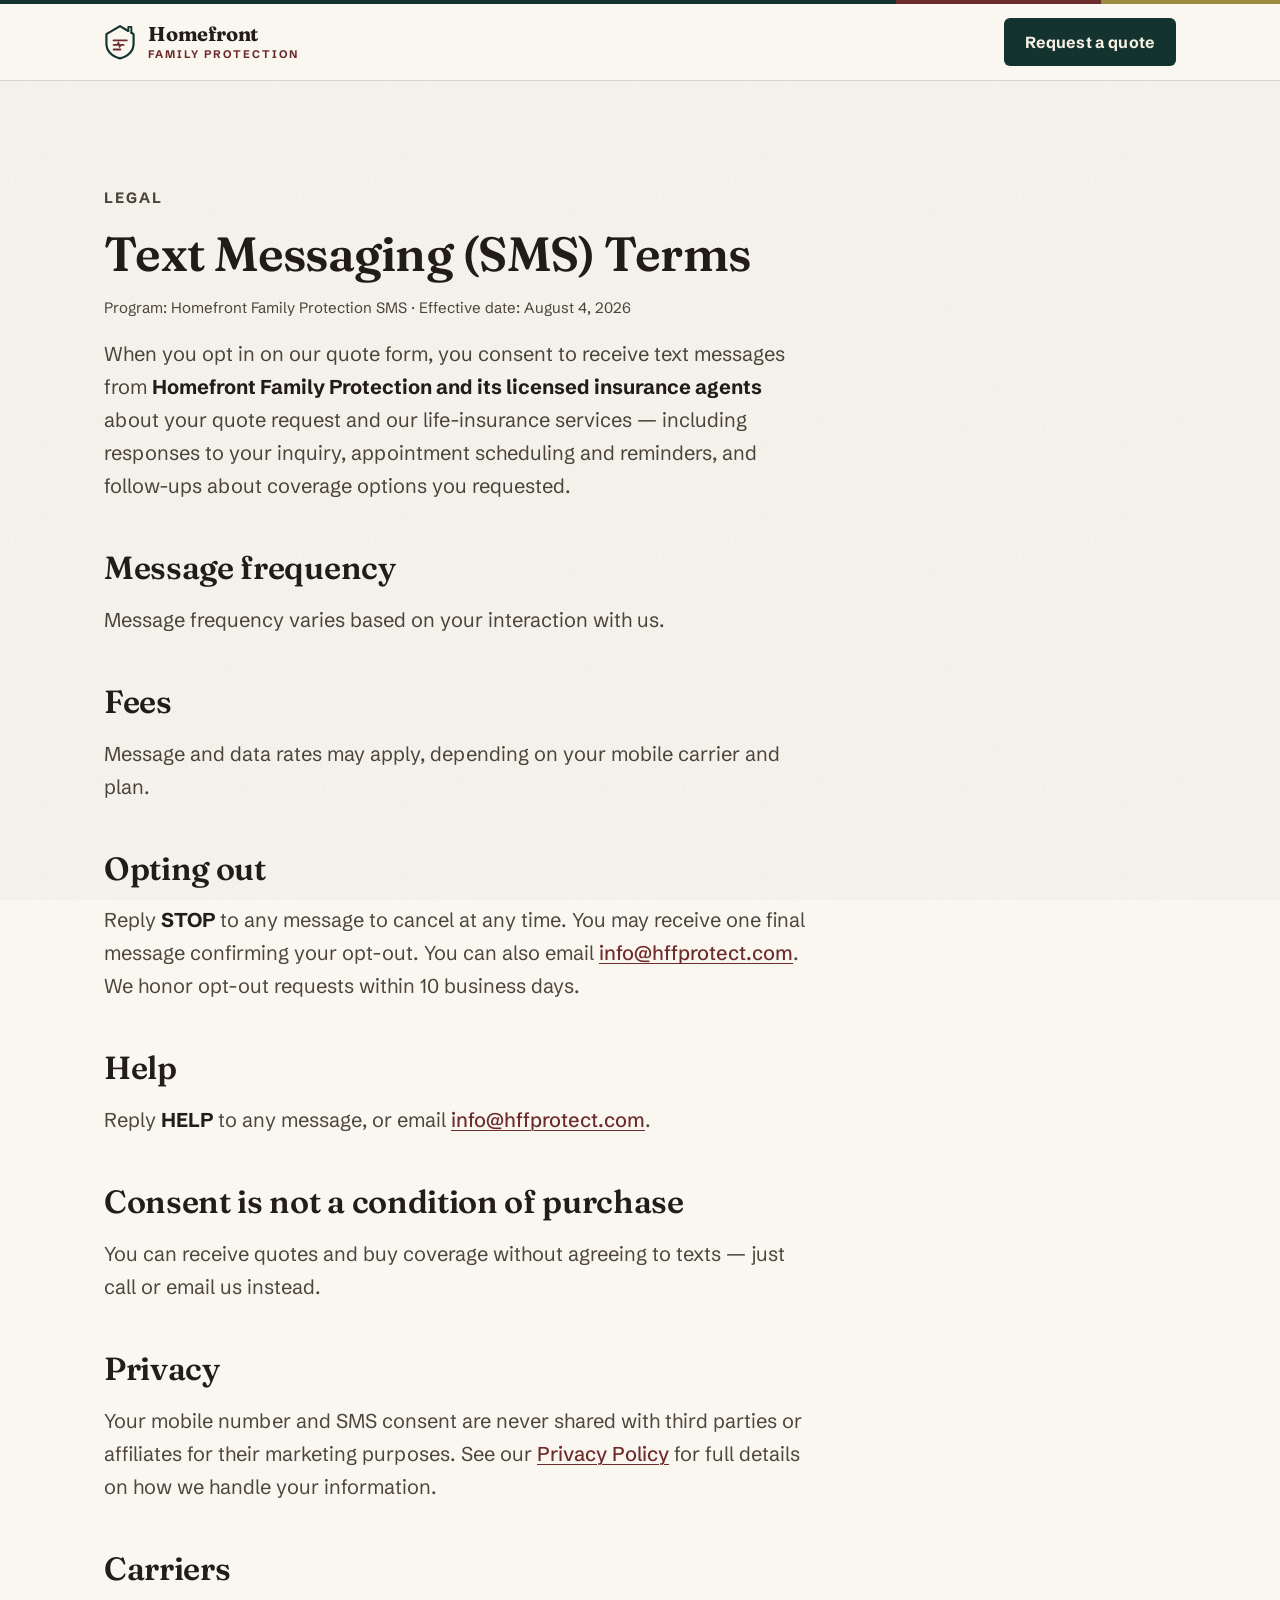
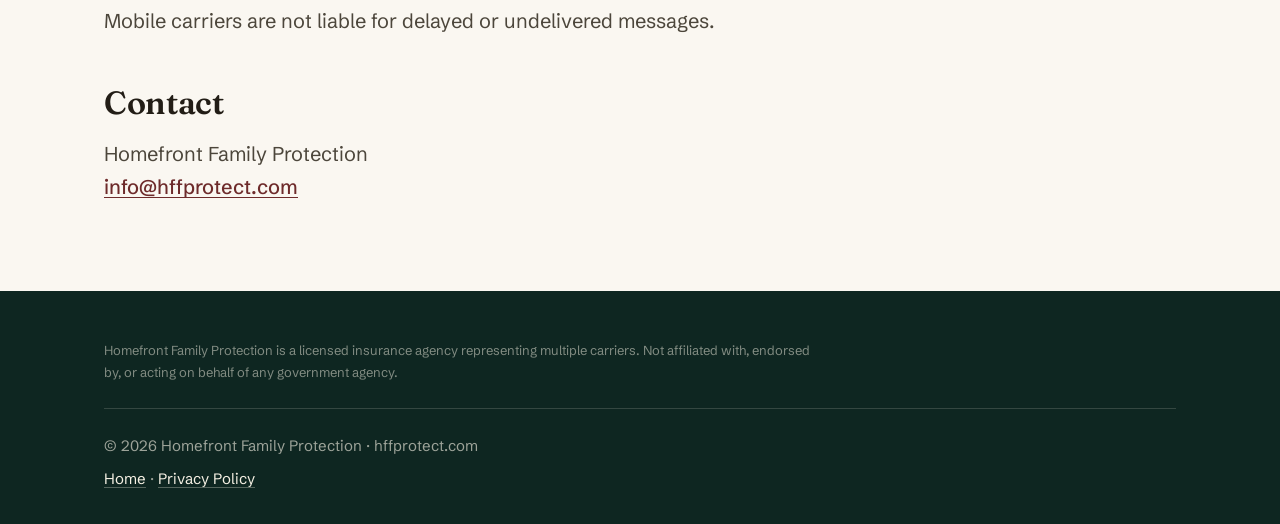
==== sms-terms.html @ 7eef9376 "Homefront Family Protection — credibility site" ====
<!DOCTYPE html>
<html lang="en">
<head>
  <meta charset="UTF-8">
  <meta name="viewport" content="width=device-width, initial-scale=1">
  <title>SMS Terms | Homefront Family Protection</title>
  <meta name="description" content="Text-messaging program terms for Homefront Family Protection.">
  <meta name="robots" content="index, follow">
  <link rel="icon" href="assets/img/favicon.svg" type="image/svg+xml">
  <link rel="icon" href="assets/img/favicon-48.png" type="image/png" sizes="48x48">
  <link rel="apple-touch-icon" href="assets/img/apple-touch-icon.png">
  <meta name="theme-color" content="#FAF7F1">
  <link rel="stylesheet" href="assets/css/styles.css?v=890757">
</head>
<body class="page-legal">
  <a class="skip-link" href="#main">Skip to content</a>

  <header class="header" data-header>
    <div class="keyline" aria-hidden="true"></div>
    <div class="container header__inner">
      <a class="brand" href="index.html" aria-label="Homefront Family Protection — home">
        <svg class="brand__mark" viewBox="0 0 40 44" fill="none" aria-hidden="true">
          <path d="M20 2.6 L30.4 8.7 M34.2 10.9 L37 12.6 V24 C37 33.6 30 40.2 20 43 C10 40.2 3 33.6 3 24 V12.6 L20 2.6" stroke="var(--forest)" stroke-width="2.7" stroke-linejoin="round" stroke-linecap="round"/>
          <path d="M30.4 8.7 V3.6 H34.2 V10.9" stroke="var(--forest)" stroke-width="2.4" stroke-linejoin="round" stroke-linecap="round"/>
          <path d="M12 20.5 H28.5 M12 26.2 H16.5 L18 23.9 L19.6 28 L21.2 26.2 H24.5 M12 31.9 H20.5" stroke="var(--oxblood)" stroke-width="2.3" stroke-linecap="round"/>
        </svg>
        <span class="brand__text">
          <span class="brand__name">Homefront</span>
          <span class="brand__sub">Family Protection</span>
        </span>
      </a>
      <a class="btn btn--primary btn--sm header__cta" href="index.html#quote">Request a quote</a>
    </div>
  </header>

  <main class="legal" id="main">
    <div class="container">
      <div class="prose">
        <p class="kicker">Legal</p>
        <h1>Text Messaging (SMS) Terms</h1>
        <p class="legal__meta">Program: Homefront Family Protection SMS · Effective date: August 4, 2026</p>

        <p>When you opt in on our quote form, you consent to receive text messages from
        <strong>Homefront Family Protection and its licensed insurance agents</strong> about your
        quote request and our life-insurance services — including responses to your inquiry,
        appointment scheduling and reminders, and follow-ups about coverage options you requested.</p>

        <h2>Message frequency</h2>
        <p>Message frequency varies based on your interaction with us.</p>

        <h2>Fees</h2>
        <p>Message and data rates may apply, depending on your mobile carrier and plan.</p>

        <h2>Opting out</h2>
        <p>Reply <strong>STOP</strong> to any message to cancel at any time. You may receive one
        final message confirming your opt-out. You can also email
        <a href="mailto:info@hffprotect.com">info@hffprotect.com</a>. We honor opt-out requests
        within 10 business days.</p>

        <h2>Help</h2>
        <p>Reply <strong>HELP</strong> to any message, or email
        <a href="mailto:info@hffprotect.com">info@hffprotect.com</a>.</p>

        <h2>Consent is not a condition of purchase</h2>
        <p>You can receive quotes and buy coverage without agreeing to texts — just call or email
        us instead.</p>

        <h2>Privacy</h2>
        <p>Your mobile number and SMS consent are never shared with third parties or affiliates
        for their marketing purposes. See our <a href="privacy.html">Privacy Policy</a> for full
        details on how we handle your information.</p>

        <h2>Carriers</h2>
        <p>Mobile carriers are not liable for delayed or undelivered messages.</p>

        <h2>Contact</h2>
        <p>Homefront Family Protection<br>
        <a href="mailto:info@hffprotect.com">info@hffprotect.com</a></p>
      </div>
    </div>
  </main>


  <footer class="footer footer--slim on-dark">
    <div class="container">
      <p class="footer__legal">Homefront Family Protection is a licensed insurance agency
      representing multiple carriers. Not affiliated with, endorsed by, or acting on behalf
      of any government agency.</p>
      <div class="footer__base">
        <p>© <span data-year>2026</span> Homefront Family Protection · hffprotect.com</p>
        <p><a href="index.html">Home</a> · <a href="privacy.html">Privacy Policy</a></p>
      </div>
    </div>
  </footer>

  <script src="assets/js/main.js?v=890757" defer></script>
</body>
</html>
---- assets/css/styles.css ----
/* ==========================================================================
   HOMEFRONT FAMILY PROTECTION · hffprotect.com
   Design system: "Heritage Ledger" — tournament winner 2026-08-04
   Fraunces (display) + Schibsted Grotesk (body) · oat / forest / oxblood / gold
   ========================================================================== */

/* ---------- Fonts (self-hosted, SIL OFL) ---------- */
@font-face{font-family:"Fraunces";font-style:normal;font-weight:600;font-display:swap;src:url("../fonts/fraunces-v38-latin-600.woff2") format("woff2")}
@font-face{font-family:"Fraunces";font-style:normal;font-weight:700;font-display:swap;src:url("../fonts/fraunces-v38-latin-700.woff2") format("woff2")}
@font-face{font-family:"Fraunces";font-style:italic;font-weight:400;font-display:swap;src:url("../fonts/fraunces-v38-latin-italic.woff2") format("woff2")}
@font-face{font-family:"Schibsted Grotesk";font-style:normal;font-weight:400;font-display:swap;src:url("../fonts/schibsted-grotesk-v7-latin-regular.woff2") format("woff2")}
@font-face{font-family:"Schibsted Grotesk";font-style:normal;font-weight:500;font-display:swap;src:url("../fonts/schibsted-grotesk-v7-latin-500.woff2") format("woff2")}
@font-face{font-family:"Schibsted Grotesk";font-style:normal;font-weight:700;font-display:swap;src:url("../fonts/schibsted-grotesk-v7-latin-700.woff2") format("woff2")}

/* ---------- Tokens ---------- */
:root{
  /* ground (oat/cream — yellow-warm, never peach, never pure white) */
  --oat-0:#FAF7F1;
  --oat-1:#F4EEE1;
  --oat-2:#EFE7D6;
  --cream:#F6F1E4;
  --cream-bright:#FFFDF6;

  /* ink (warm near-black, never #000) */
  --ink:#221D16;
  --ink-soft:#4C463B;
  --ink-faint:#6E675A;

  /* anchor + accent (60/30/10) */
  --forest-900:#0E2621;
  --forest:#14332E;
  --forest-600:#1C443C;
  --forest-550:#1A3F38;
  --oxblood:#6E2B2B;
  --oxblood-600:#5B2323;
  --gold:#B3A05A;
  --gold-deep:#9C8A3F;

  /* hairlines — the ledger */
  --hairline:rgba(34,29,22,.16);
  --hairline-strong:rgba(34,29,22,.32);
  --hairline-dark:rgba(246,241,228,.16);
  --hairline-dark-strong:rgba(246,241,228,.30);

  /* type */
  --font-display:"Fraunces",Georgia,"Times New Roman",serif;
  --font-body:"Schibsted Grotesk","Helvetica Neue",Arial,sans-serif;
  --fs--1:clamp(.875rem,.84rem + .2vw,.9375rem);
  --fs-0:clamp(1rem,.96rem + .25vw,1.0625rem);
  --fs-1:clamp(1.125rem,1.06rem + .4vw,1.25rem);
  --fs-2:clamp(1.3125rem,1.19rem + .7vw,1.5rem);
  --fs-3:clamp(1.5625rem,1.35rem + 1.1vw,2rem);
  --fs-4:clamp(2.0625rem,1.6rem + 2.3vw,3rem);
  --fs-5:clamp(2.5rem,1.7rem + 4.8vw,4.5rem);
  --fs-num:clamp(3.5rem,2.6rem + 4.5vw,5.25rem);

  /* 8pt spacing */
  --s1:.5rem; --s2:1rem; --s3:1.5rem; --s4:2rem; --s5:2.5rem;
  --s6:3rem; --s8:4rem; --s10:5rem; --s12:6rem;
  --section-pad:clamp(4rem,9vw,8.5rem);
  --gap-block:clamp(2.5rem,5vw,3.5rem);  /* uniform gap: section intro → content */

  /* shape + depth */
  --radius-btn:6px;
  --radius-panel:2px;
  --shadow-btn:0 8px 20px -10px rgba(20,51,46,.55);
  --shadow-panel:0 32px 56px -40px rgba(34,29,22,.35);
}

/* ---------- Reset + base ---------- */
*,*::before,*::after{box-sizing:border-box}
*{margin:0}
html{-webkit-text-size-adjust:100%;scroll-padding-top:1rem}
@media (prefers-reduced-motion:no-preference){html{scroll-behavior:smooth}}
body{
  min-height:100svh;
  font-family:var(--font-body);
  font-size:var(--fs-1);
  line-height:1.65;
  color:var(--ink);
  background:var(--oat-0);
  font-feature-settings:"kern";
  text-rendering:optimizeLegibility;
  -webkit-font-smoothing:antialiased;
}
img,svg{display:block;max-width:100%}
input,button,textarea,select{font:inherit;color:inherit}
button{cursor:pointer}
ul[class],ol[class]{list-style:none;padding:0}
a{color:inherit;text-decoration:none}

::selection{background:var(--oxblood);color:var(--cream)}
:focus-visible{outline:2px solid var(--oxblood);outline-offset:3px;border-radius:2px}
.on-dark :focus-visible{outline-color:var(--gold)}

/* grain — whisper-quiet, BELOW the sticky header (z 40 < header 100) */
body::after{
  content:"";position:fixed;inset:0;z-index:40;pointer-events:none;
  background-image:url("data:image/svg+xml,%3Csvg xmlns='http://www.w3.org/2000/svg' width='180' height='180'%3E%3Cfilter id='g'%3E%3CfeTurbulence type='fractalNoise' baseFrequency='0.82' numOctaves='2' seed='7' stitchTiles='stitch'/%3E%3CfeColorMatrix values='0 0 0 0 0 0 0 0 0 0 0 0 0 0 0 0 0 0 0.9 0'/%3E%3C/filter%3E%3Crect width='180' height='180' filter='url(%23g)'/%3E%3C/svg%3E");
  opacity:.05;
}

/* ---------- A11y helpers ---------- */
.visually-hidden{position:absolute!important;width:1px;height:1px;padding:0;margin:-1px;overflow:hidden;clip:rect(0 0 0 0);white-space:nowrap;border:0}
.skip-link{
  position:absolute;left:var(--s2);top:-4rem;z-index:300;
  background:var(--forest);color:var(--cream);
  padding:var(--s1) var(--s2);border-radius:var(--radius-btn);
  font-weight:700;font-size:var(--fs-0);transition:top .2s ease;
}
.skip-link:focus{top:var(--s2)}

/* ---------- Layout primitives ---------- */
.container{width:100%;max-width:72rem;margin-inline:auto;padding-inline:clamp(1.25rem,5vw,2.5rem)}
.section{padding-block:var(--section-pad)}
.section--tint{background:var(--oat-1)}
.section__lead{font-size:var(--fs-2);line-height:1.6;color:var(--ink-soft);max-width:56ch;margin-top:var(--s3)}

/* signature rule: hairline with a short accent tab */
.rule-accent{position:relative;height:1px;background:var(--hairline);margin-bottom:var(--s3)}
.rule-accent::before{content:"";position:absolute;left:0;top:-1px;width:3rem;height:3px;background:var(--oxblood)}
.on-dark .rule-accent{background:var(--hairline-dark)}
.on-dark .rule-accent::before{background:var(--gold)}

/* eyebrow small caps (alias: .kicker on legal pages) */
.eyebrow,.kicker{
  font-size:var(--fs--1);font-weight:700;letter-spacing:.13em;
  text-transform:uppercase;color:var(--oxblood);line-height:1.7;
}
.eyebrow--gold{color:var(--gold)}
.eyebrow--heading{font-family:var(--font-body);margin-top:0;text-wrap:wrap}

/* serif ampersand flourish */
.amp{font-family:var(--font-display);font-style:italic;font-weight:400;letter-spacing:0;color:var(--oxblood)}
.on-dark .amp{color:var(--gold)}

/* headings */
h1,h2,h3{font-family:var(--font-display);font-weight:600;letter-spacing:-.01em;color:var(--ink);text-wrap:balance}
h2{font-size:var(--fs-4);line-height:1.15;margin-top:var(--s2)}
h3{font-size:var(--fs-3);line-height:1.2}
.on-dark h2,.on-dark h3{color:var(--cream)}

.text-link{
  color:var(--oxblood);font-weight:500;
  text-decoration:underline;text-decoration-thickness:1px;text-underline-offset:3px;
  text-decoration-color:rgba(110,43,43,.4);
  transition:text-decoration-color .18s ease,color .18s ease;
}
.text-link:hover{text-decoration-color:currentColor}
.on-dark .text-link{color:var(--gold)}

/* ---------- Buttons + links ---------- */
.btn{
  display:inline-flex;align-items:center;justify-content:center;gap:.5rem;
  font-family:var(--font-body);font-size:var(--fs-0);font-weight:700;letter-spacing:.01em;
  padding:.875rem 1.75rem;border-radius:var(--radius-btn);
  border:1px solid transparent;cursor:pointer;white-space:nowrap;
  transition:background-color .18s ease,transform .18s ease,box-shadow .18s ease;
}
.btn--primary{background:var(--forest);color:var(--cream)}
.btn--primary:hover{background:var(--forest-600);transform:translateY(-1px);box-shadow:var(--shadow-btn)}
.btn--primary:active{transform:translateY(0);box-shadow:none}
.btn--light{background:var(--cream);color:var(--forest-900)}
.btn--light:hover{background:var(--cream-bright);transform:translateY(-1px);box-shadow:0 8px 20px -10px rgba(0,0,0,.5)}
.btn--sm{padding:.625rem 1.25rem;font-size:1rem}
.btn--wide{width:100%}

.link-arrow{
  display:inline-flex;align-items:center;gap:.5rem;
  font-weight:700;font-size:var(--fs-0);color:var(--forest);
  padding:.875rem .25rem;
  background-image:linear-gradient(currentColor,currentColor);
  background-repeat:no-repeat;background-size:0% 1.5px;background-position:0 calc(100% - .625rem);
  transition:color .18s ease,background-size .25s ease;
}
.link-arrow svg{transition:transform .2s ease}
.link-arrow:hover{color:var(--oxblood);background-size:100% 1.5px}
.link-arrow:hover svg{transform:translateX(3px)}

/* ---------- Header ---------- */
.header{
  position:sticky;top:0;z-index:100;
  background:var(--oat-0);
  border-bottom:1px solid var(--hairline);
  transition:box-shadow .25s ease;
}
.header.is-scrolled{box-shadow:0 10px 30px -18px rgba(34,29,22,.35)}
.keyline{height:4px;background:linear-gradient(90deg,var(--forest) 0 70%,var(--oxblood) 70% 86%,var(--gold-deep) 86% 100%)}
.header__inner{display:flex;align-items:center;justify-content:space-between;gap:var(--s3);height:4.25rem}
@media (min-width:45em){.header__inner{height:4.75rem}}

.brand{display:inline-flex;align-items:center;gap:.75rem}
.brand__mark{width:2rem;height:auto;flex:none}
.brand__text{display:flex;flex-direction:column;line-height:1.1}
.brand__name{font-family:var(--font-display);font-weight:700;font-size:1.25rem;letter-spacing:-.01em;color:var(--ink)}
.brand__sub{font-size:.6875rem;font-weight:700;letter-spacing:.18em;text-transform:uppercase;color:var(--oxblood);margin-top:.1875rem}

/* ---------- Nav ---------- */
.nav{display:flex;align-items:center}
.nav__toggle{
  display:inline-flex;align-items:center;justify-content:center;
  width:2.75rem;height:2.75rem;background:none;border:0;border-radius:var(--radius-btn);
}
.nav__toggle-box{display:flex;flex-direction:column;gap:6px;width:1.25rem}
.nav__toggle-box span{height:2px;background:var(--ink);border-radius:1px;transition:transform .25s ease,opacity .25s ease}
.nav-open .nav__toggle-box span:first-child{transform:translateY(4px) rotate(45deg)}
.nav-open .nav__toggle-box span:last-child{transform:translateY(-4px) rotate(-45deg)}

.nav__menu{
  display:none;
  position:absolute;left:0;right:0;top:100%;
  background:var(--oat-0);
  border-bottom:1px solid var(--hairline-strong);
  box-shadow:0 24px 40px -24px rgba(34,29,22,.4);
  padding:var(--s2) clamp(1.25rem,5vw,2.5rem) var(--s4);
  flex-direction:column;gap:var(--s1);
  max-height:calc(100vh - 4.5rem);
  max-height:calc(100dvh - 4.5rem);
  overflow-y:auto;overscroll-behavior:contain;
}
html:not(.js) .nav__toggle{display:none}
.nav__menu.is-open{display:flex}
.nav__link{
  font-size:var(--fs-0);font-weight:500;color:var(--ink-soft);
  padding:.625rem .125rem;border-bottom:1px solid var(--hairline);
  background-image:linear-gradient(var(--oxblood),var(--oxblood));
  background-repeat:no-repeat;background-size:0% 1.5px;background-position:0 100%;
  transition:color .18s ease,background-size .25s ease;
}
.nav__link:hover{color:var(--ink);background-size:100% 1.5px}
.nav__cta{margin-top:var(--s2);align-self:flex-start}

@media (min-width:64em){
  .nav__toggle{display:none}
  .nav__menu{
    display:flex;position:static;flex-direction:row;align-items:center;gap:var(--s4);
    background:none;border:0;box-shadow:none;padding:0;
  }
  .nav__link{font-size:var(--fs-0);padding:.375rem .125rem;border-bottom:0}
  .nav__cta{margin-top:0;align-self:auto}
}

/* ---------- Hero ---------- */
.hero{padding-block:0 clamp(1.5rem,3.5vw,2.5rem)}
.hero__top{display:flex;align-items:center;justify-content:space-between;gap:1rem;padding-top:clamp(1.5rem,3.5vw,2.25rem)}
.hero__brand{display:inline-flex;align-items:center;gap:1rem}
.btn--ghost{
  background:transparent;color:var(--forest);
  border:1px solid var(--forest);
}
.btn--ghost:hover{background:var(--forest);color:var(--cream);transform:translateY(-1px);box-shadow:var(--shadow-btn)}
.hero__quizbtn{align-self:center;flex:none}
.hero__quizbtn-short{display:none}
@media (max-width:33.99em){
  .hero__quizbtn{padding:.625rem 1rem;font-size:.9375rem}
  .hero__quizbtn-long{display:none}
  .hero__quizbtn-short{display:inline}
}
.hero__mark{width:clamp(3rem,6vw,3.75rem);height:auto;flex:none}
.hero__brand .brand__name{font-size:clamp(1.375rem,3vw,1.75rem)}
.hero__brand .brand__sub{font-size:clamp(.6875rem,1.5vw,.8125rem)}
.hero .marquee{background:transparent}
.hero__grid{display:grid;grid-template-columns:minmax(0,1fr);gap:var(--s8);align-items:center;margin-top:clamp(1.25rem,3vw,2rem)}
@media (min-width:60em){.hero__grid{grid-template-columns:minmax(0,7fr) minmax(0,5fr);gap:var(--s10)}}

.hero__title{
  font-size:var(--fs-5);line-height:1.08;letter-spacing:-.015em;
  margin-top:var(--s3);
}
.hero__title .turn{font-style:normal;color:var(--forest)}
.hero__sub{font-size:var(--fs-2);line-height:1.6;color:var(--ink-soft);max-width:56ch;margin-top:var(--s3)}
.hero__cta{display:flex;flex-wrap:wrap;align-items:center;gap:var(--s2) var(--s3);margin-top:var(--s5)}
@media (max-width:30em){
  .hero__cta{flex-direction:column;align-items:stretch}
  .hero__cta .btn{width:100%}
  .hero__cta .link-arrow{justify-content:center}
}

/* certificate panel (decorative, desktop only) */
.hero__panel{display:none}
@media (min-width:60em){
  .hero__panel{
    display:block;position:relative;
    background:var(--oat-2);
    border:1px solid var(--hairline-strong);
    border-radius:var(--radius-panel);
    box-shadow:var(--shadow-panel);
    padding:var(--s6) var(--s5);
  }
  .hero__panel::before{
    content:"";position:absolute;inset:.625rem;
    border:1px solid var(--hairline);border-radius:1px;pointer-events:none;
  }
  /* corner registration ticks (graft: Federal Standard) */
  .hero__panel::after{
    content:"";position:absolute;inset:.375rem;pointer-events:none;
    background:
      linear-gradient(var(--hairline-strong),var(--hairline-strong)) left .0 top 0/.75rem 1px,
      linear-gradient(var(--hairline-strong),var(--hairline-strong)) left 0 top 0/1px .75rem,
      linear-gradient(var(--hairline-strong),var(--hairline-strong)) right 0 top 0/.75rem 1px,
      linear-gradient(var(--hairline-strong),var(--hairline-strong)) right 0 top 0/1px .75rem,
      linear-gradient(var(--hairline-strong),var(--hairline-strong)) left 0 bottom 0/.75rem 1px,
      linear-gradient(var(--hairline-strong),var(--hairline-strong)) left 0 bottom 0/1px .75rem,
      linear-gradient(var(--hairline-strong),var(--hairline-strong)) right 0 bottom 0/.75rem 1px,
      linear-gradient(var(--hairline-strong),var(--hairline-strong)) right 0 bottom 0/1px .75rem;
    background-repeat:no-repeat;
  }
  .panel__inner{position:relative;text-align:center}
  .panel__crest{width:5.5rem;margin:var(--s2) auto 0}
  .panel__name{
    font-family:var(--font-display);font-weight:600;font-size:1.5rem;
    letter-spacing:-.01em;line-height:1.25;text-wrap:balance;color:var(--ink);
    margin-top:var(--s3);
  }
  .panel__tag{
    font-size:.75rem;font-weight:700;letter-spacing:.18em;text-transform:uppercase;
    color:var(--oxblood);margin-top:var(--s2);
  }
  .panel__divider{display:flex;align-items:center;gap:.75rem;margin:var(--s3) auto;max-width:12rem}
  .panel__divider::before,.panel__divider::after{content:"";flex:1;height:1px;background:var(--hairline-strong)}
  .panel__divider span{width:.4375rem;height:.4375rem;background:var(--gold-deep);transform:rotate(45deg);flex:none}
  .panel__facts{margin-top:var(--s4);padding-bottom:var(--s1)}
  .panel__facts li{
    font-size:.8125rem;font-weight:600;letter-spacing:.14em;text-transform:uppercase;
    color:var(--ink-soft);padding-block:.8125rem;
    border-top:1px solid var(--hairline-strong);
  }
  .panel__facts li:last-child{border-bottom:1px solid var(--hairline-strong)}
}

/* trust chips — ledger strip */
.chip-ledger{
  display:grid;grid-template-columns:1fr;gap:1px;
  background:var(--hairline);
  border-top:1px solid var(--hairline-strong);border-bottom:1px solid var(--hairline-strong);
  margin-top:clamp(3rem,6vw,4.5rem);
}
@media (min-width:45em){.chip-ledger{grid-template-columns:repeat(3,1fr)}}
.chip{
  display:flex;align-items:center;gap:.75rem;
  background:var(--oat-0);padding:var(--s2) var(--s2);
  font-size:var(--fs-0);font-weight:500;color:var(--ink);
}
@media (min-width:45em){.chip{padding-inline:var(--s3)}.chip:first-child{padding-left:.125rem}}
.chip svg{flex:none;color:var(--forest)}
.hero__verify{margin-top:var(--s3);font-size:var(--fs-0);color:var(--ink-faint)}

/* ---------- Plain dealing (clarity ledger) ---------- */
.clarity__ledger{
  display:grid;grid-template-columns:1fr;gap:1px;
  background:var(--hairline);
  border-top:1px solid var(--hairline-strong);border-bottom:1px solid var(--hairline-strong);
  margin-top:var(--gap-block);
}
@media (min-width:45em){.clarity__ledger{grid-template-columns:repeat(3,1fr)}}
.clarity__item{background:var(--oat-1);padding:var(--s4) var(--s3) var(--s4) 0}
@media (min-width:45em){.clarity__item{padding:var(--s5) var(--s4) var(--s5) 0;padding-left:var(--s3)}.clarity__item:first-child{padding-left:0}}
.clarity__icon{width:2.125rem;height:2.125rem;color:var(--forest)}
.clarity__item h3{font-size:var(--fs-3);margin-top:var(--s3)}
.clarity__item p{color:var(--ink-soft);margin-top:var(--s2);line-height:1.7}
.clarity__item em{font-style:normal;font-weight:700;color:var(--oxblood)}

/* ---------- Steps (ledger rows) ---------- */
.steps{margin-top:var(--gap-block)}
.step{
  display:grid;grid-template-columns:4rem minmax(0,1fr);gap:var(--s3);
  border-top:1px solid var(--hairline-strong);
  padding-block:var(--s5);
}
.step:last-child{border-bottom:1px solid var(--hairline-strong)}
@media (min-width:60em){.step{grid-template-columns:6rem minmax(0,1fr) auto;gap:var(--s6);align-items:start}}
.step__num{
  font-family:var(--font-display);font-weight:700;font-size:var(--fs-num);
  line-height:.9;color:var(--oxblood);font-variant-numeric:lining-nums;
}
.step__num::after{content:"";display:block;width:1.75rem;height:3px;background:var(--oxblood);margin-top:var(--s2)}
.step__body h3{letter-spacing:-.01em}
.step__body p{margin-top:var(--s2);color:var(--ink-soft);max-width:58ch}
@media (min-width:30em){.step__body{border-left:1px solid var(--hairline);padding-left:var(--s3)}}
.step__icon{display:none;color:var(--forest);opacity:.85}
@media (min-width:60em){.step__icon{display:block;margin-top:.375rem}}

/* ---------- Coverage (index entries, not cards) ---------- */
.coverage__list{
  display:grid;grid-template-columns:1fr;gap:0 var(--s8);
  margin-top:var(--gap-block);
}
@media (min-width:52em){.coverage__list{grid-template-columns:1fr 1fr}}
.cov{border-top:1px solid var(--hairline-strong);padding-block:var(--s4) var(--s5)}
.cov--featured{grid-column:1 / -1}
.cov__folio{
  font-family:var(--font-display);font-style:italic;font-weight:400;
  font-size:var(--fs-0);color:var(--oxblood);letter-spacing:.04em;
}
.cov h3{margin-top:var(--s2)}
.cov p:last-child{margin-top:var(--s2);color:var(--ink-soft);max-width:62ch}

/* ---------- Carrier band (full-bleed dark statement) ---------- */
.band{
  position:relative;overflow:hidden;
  background:var(--forest);color:var(--cream);
  padding-block:var(--section-pad);
}
.band__watermark{
  position:absolute;right:-4rem;bottom:-5rem;width:26rem;height:auto;
  color:var(--cream);opacity:.05;pointer-events:none;
}
.band__content{position:relative}
.band .section__lead{color:rgba(246,241,228,.78)}
/* carrier logo marquee — full-bleed light strip inside the dark band */
.marquee{
  position:relative;margin-block:var(--gap-block);
  background:var(--cream-bright);
  overflow:hidden;
  -webkit-mask-image:linear-gradient(90deg,transparent,#000 6%,#000 94%,transparent);
  mask-image:linear-gradient(90deg,transparent,#000 6%,#000 94%,transparent);
}
.marquee__track{display:flex;width:max-content;--marq-gap:clamp(5.5rem,14vw,13rem);will-change:transform;transform:translate3d(0,0,0)}
.marquee__track ul.marquee__group{
  display:flex;align-items:center;flex:none;
  gap:var(--marq-gap);
  padding:clamp(1.25rem,3vw,1.75rem) var(--marq-gap) clamp(1.25rem,3vw,1.75rem) 0;
}
.marquee__group li{display:flex;align-items:center;flex:none}
.marquee__group img{
  height:clamp(2.5rem,5.25vw,3.25rem);width:auto;max-width:13rem;
  object-fit:contain;
}
.marquee__text{
  font-family:var(--font-body);font-weight:700;font-size:clamp(1.375rem,3vw,1.75rem);
  letter-spacing:.06em;color:#1B365D;
}
.marquee__track{animation:marquee 36s linear infinite}
@keyframes marquee{from{transform:translate3d(0,0,0)}to{transform:translate3d(-50%,0,0)}}
.band__rating{
  font-weight:500;color:var(--cream);
  font-size:var(--fs-0);
}
.band__disclaimer{
  margin-top:var(--s3);padding-top:var(--s3);
  border-top:1px solid var(--hairline-dark);
  font-size:var(--fs--1);line-height:1.7;color:rgba(246,241,228,.66);
  max-width:76ch;
}

/* ---------- Why Homefront ---------- */
.why__grid{
  display:grid;grid-template-columns:1fr;gap:0 var(--s8);
  margin-top:var(--gap-block);
}
@media (min-width:45em){.why__grid{grid-template-columns:1fr 1fr}}
.why__item{border-top:1px solid var(--hairline-strong);padding-block:var(--s4) var(--s5)}
.why__item h3{font-size:var(--fs-2)}
.why__item p{margin-top:var(--s2);color:var(--ink-soft);max-width:56ch}

/* ---------- FAQ ---------- */
.faq__inner{display:grid;gap:var(--s6)}
@media (min-width:60em){.faq__inner{grid-template-columns:minmax(0,4fr) minmax(0,7fr);gap:var(--s10);align-items:start}}
.faq__note{margin-top:var(--s3);color:var(--ink-soft);max-width:34ch}
.faq__list{border-top:1px solid var(--hairline-strong)}
.faq__item{border-bottom:1px solid var(--hairline-strong)}
.faq__item summary{
  position:relative;cursor:pointer;list-style:none;
  display:flex;align-items:baseline;justify-content:space-between;gap:var(--s3);
  font-family:var(--font-display);font-weight:600;font-size:var(--fs-2);
  line-height:1.35;color:var(--ink);
  padding:var(--s3) 0;
  transition:color .18s ease;
}
.faq__item summary:hover{color:var(--forest)}
.faq__item summary::-webkit-details-marker{display:none}
.faq__marker{position:relative;flex:none;width:.875rem;height:.875rem;top:.125rem}
.faq__marker::before,.faq__marker::after{
  content:"";position:absolute;background:var(--oxblood);transition:transform .25s ease;
}
.faq__marker::before{left:0;right:0;top:calc(50% - 1px);height:2px}
.faq__marker::after{top:0;bottom:0;left:calc(50% - 1px);width:2px}
.faq__item[open] .faq__marker::after{transform:scaleY(0)}
.faq__body{padding:0 0 var(--s4)}
.faq__body p{color:var(--ink-soft);max-width:62ch}

/* ---------- Quote form ---------- */
.quote__inner{display:grid;gap:var(--s6)}
@media (min-width:60em){.quote__inner{grid-template-columns:minmax(0,5fr) minmax(0,7fr);gap:var(--s10);align-items:start}}
.quote__aside{margin-top:var(--s4);color:var(--ink-faint);font-size:var(--fs-0)}

.quote__panel{
  position:relative;
  background:var(--oat-2);
  border:1px solid var(--hairline-strong);
  border-radius:var(--radius-panel);
  box-shadow:var(--shadow-panel);
  padding:clamp(1.5rem,4vw,2.5rem);
}
.quote__panel::before{
  content:"";position:absolute;inset:.625rem;
  border:1px solid var(--hairline);border-radius:1px;pointer-events:none;
}
.form{position:relative}
.form__row{display:grid;gap:var(--s2)}
@media (min-width:42em){.form__row{grid-template-columns:1fr 1fr}}
.form__field{display:flex;flex-direction:column;gap:.375rem;margin-block-end:var(--s2)}
.form__field label{font-size:var(--fs-0);font-weight:700;color:var(--ink)}
.form__field input,.form__field select{
  width:100%;min-height:3rem;
  background:var(--oat-0);
  border:1px solid var(--hairline-strong);
  border-radius:var(--radius-panel);
  padding:.625rem .875rem;
  color:var(--ink);
  transition:border-color .18s ease,box-shadow .18s ease;
}
.form__field input::placeholder{color:var(--ink-faint)}
.form__field input:focus:not(:focus-visible),.form__field select:focus:not(:focus-visible){
  outline:none;border-color:var(--forest);
  box-shadow:0 0 0 3px rgba(20,51,46,.14);
}
.form__field input:focus-visible,.form__field select:focus-visible{border-color:var(--forest)}
.form__field select{
  appearance:none;-webkit-appearance:none;
  background-image:url("data:image/svg+xml,%3Csvg xmlns='http://www.w3.org/2000/svg' width='16' height='16' viewBox='0 0 24 24' fill='none'%3E%3Cpath d='M6 9.5 L12 15.5 L18 9.5' stroke='%2314332E' stroke-width='2' stroke-linecap='round' stroke-linejoin='round'/%3E%3C/svg%3E");
  background-repeat:no-repeat;background-position:right .875rem center;
  padding-right:2.5rem;
}
.form__hp{position:absolute!important;left:-9999px;top:auto;width:1px;height:1px;overflow:hidden}
.form__consent{
  display:grid;grid-template-columns:auto 1fr;gap:.75rem;align-items:start;
  border-top:1px solid var(--hairline);
  margin-top:var(--s2);padding-top:var(--s3);
}
.form__consent input{
  width:1.25rem;height:1.25rem;margin-top:.2rem;flex:none;
  accent-color:var(--forest);
}
.form__consent label,.form__consent-text{font-size:.8125rem;line-height:1.65;color:var(--ink-soft)}
.form__submit{margin-top:var(--s4)}
.form__note{margin-top:var(--s2);font-size:var(--fs--1);color:var(--ink-faint)}
.form__error{
  margin-top:var(--s3);padding:var(--s2) var(--s3);
  border:1px solid rgba(110,43,43,.4);border-left:3px solid var(--oxblood);
  background:rgba(110,43,43,.06);border-radius:var(--radius-panel);
  font-size:var(--fs-0);color:var(--oxblood-600);
}
.form__success{text-align:center;padding:var(--s6) var(--s2)}
.form__success svg{margin:0 auto;color:var(--forest)}
.form__success h3{margin-top:var(--s3)}
.form__success p{margin-top:var(--s2);color:var(--ink-soft);max-width:44ch;margin-inline:auto}

/* ---------- Footer ---------- */
.footer{background:var(--forest-900);color:var(--cream);padding-block:clamp(3.5rem,7vw,5.5rem) var(--s5)}
.footer__top{display:grid;gap:var(--s6);padding-bottom:var(--s6)}
@media (min-width:45em){.footer__top{grid-template-columns:minmax(0,6fr) minmax(0,5fr)}}
.footer__id{display:flex;align-items:flex-start;gap:var(--s3)}
.footer__crest{width:3rem;flex:none;margin-top:.25rem}
.footer__name{
  font-family:var(--font-display);font-weight:600;font-size:1.625rem;letter-spacing:-.01em;
  line-height:1.2;color:var(--cream);
}
.footer__tag{
  font-size:.75rem;font-weight:700;letter-spacing:.18em;text-transform:uppercase;
  color:var(--gold);margin-top:.5rem;
}
.footer__contact{margin-top:var(--s3);font-size:var(--fs-0)}
.footer__contact a{
  color:var(--cream);
  text-decoration:underline;text-decoration-thickness:1px;text-underline-offset:3px;
  text-decoration-color:var(--hairline-dark-strong);
  transition:text-decoration-color .18s ease;
}
.footer__contact a:hover{text-decoration-color:var(--gold)}
.footer__nav{display:flex;flex-wrap:wrap;gap:var(--s1) var(--s4);align-content:start}
@media (min-width:45em){.footer__nav{justify-content:flex-end}}
.footer__nav{gap:var(--s2) var(--s4)}
.footer__nav a{
  font-size:var(--fs-0);font-weight:500;color:rgba(246,241,228,.78);
  padding:.5rem 0;
  background-image:linear-gradient(var(--gold),var(--gold));
  background-repeat:no-repeat;background-size:0% 1.5px;background-position:0 100%;
  transition:color .18s ease,background-size .25s ease;
}
.footer__nav a:hover{color:var(--cream);background-size:100% 1.5px}
.footer__rule{height:1px;background:var(--hairline-dark)}
.footer__legal{
  padding-block:var(--s3);
  font-size:.8125rem;line-height:1.7;color:rgba(246,241,228,.5);
  max-width:90ch;
}
.footer__legal-more{margin-top:var(--s1)}
.footer__legal-more summary{
  cursor:pointer;list-style:none;display:inline-block;
  font-size:.8125rem;font-weight:500;color:rgba(246,241,228,.45);
  text-decoration:underline;text-decoration-thickness:1px;text-underline-offset:3px;
  text-decoration-color:rgba(246,241,228,.25);
  transition:color .18s ease;
}
.footer__legal-more summary:hover{color:rgba(246,241,228,.7)}
.footer__legal-more summary::-webkit-details-marker{display:none}
.footer__legal-more[open] summary{margin-bottom:var(--s1)}
.footer__base{
  display:flex;flex-direction:column;gap:var(--s2);
  border-top:1px solid var(--hairline-dark);
  padding-top:var(--s3);
  font-size:var(--fs--1);color:rgba(246,241,228,.62);line-height:1.7;
}
@media (min-width:45em){.footer__base{flex-direction:row;justify-content:space-between;align-items:baseline}}
.footer__facts{display:flex;flex-wrap:wrap;gap:.25rem 0}
.dotsep+.dotsep::before{content:"·";margin:0 .625rem;color:var(--gold)}

/* ---------- Legal / privacy page ---------- */
.page-legal{background:var(--oat-0)}
.header__cta{flex:none}
.legal{padding-block:clamp(3rem,7vw,5.5rem)}
.legal .prose{max-width:44rem}
.legal h1{font-size:var(--fs-4);line-height:1.12;letter-spacing:-.015em;margin-top:var(--s2)}
.legal__meta{margin-top:var(--s2);font-size:var(--fs--1);color:var(--ink-faint)}
.prose h2{font-size:var(--fs-3);margin-top:var(--s6)}
.prose p{margin-top:var(--s2);color:var(--ink-soft)}
.prose ul{margin-top:var(--s2);padding-left:1.25rem;color:var(--ink-soft)}
.prose li{margin-top:var(--s1)}
.prose li::marker{color:var(--oxblood)}
.prose a{color:var(--oxblood);font-weight:500;text-decoration:underline;text-decoration-thickness:1px;text-underline-offset:3px}
.prose strong{color:var(--ink)}
.footer--slim{padding-block:var(--s6) var(--s4)}
.footer--slim .footer__legal{padding-block:0 var(--s3)}
.footer--slim .footer__base{border-top:1px solid var(--hairline-dark);padding-top:var(--s3);display:flex;flex-direction:column;gap:var(--s1)}
.footer--slim a{color:var(--cream);text-decoration:underline;text-decoration-thickness:1px;text-underline-offset:3px;text-decoration-color:var(--hairline-dark-strong)}
.footer--slim a:hover{text-decoration-color:var(--gold)}

/* ---------- Reveal on scroll ---------- */
.reveal{opacity:1;transform:none}
@media (prefers-reduced-motion:no-preference){
  .js .reveal{opacity:0;transform:translateY(14px);transition:opacity .55s cubic-bezier(.2,.7,.2,1),transform .55s cubic-bezier(.2,.7,.2,1)}
  .js .reveal.in{opacity:1;transform:none}
}

/* ---------- Hero entrance (staggered, hero only) ---------- */
@media (prefers-reduced-motion:no-preference){
  .hero__copy>*{animation:rise .6s cubic-bezier(.2,.7,.2,1) both}
  .hero__copy>*:nth-child(2){animation-delay:.06s}
  .hero__copy>*:nth-child(3){animation-delay:.12s}
  .hero__copy>*:nth-child(4){animation-delay:.18s}
  .hero__copy>*:nth-child(5){animation-delay:.24s}
  .hero__panel{animation:rise .7s .2s cubic-bezier(.2,.7,.2,1) both}
  .chip-ledger{animation:rise .7s .26s cubic-bezier(.2,.7,.2,1) both}
}
@keyframes rise{from{opacity:0;transform:translateY(14px)}to{opacity:1;transform:none}}

@media (prefers-reduced-motion:reduce){
  *,*::before,*::after{animation:none!important;transition:none!important}
  html{scroll-behavior:auto}
  .marquee__track{animation:marquee 36s linear infinite!important}
}

/* optical normalization: stacked/square logos need more height than wide wordmarks */
.marquee__group img.logo-tall{height:clamp(3.25rem,6.5vw,4.125rem)}

/* ---------- Find My Fit ---------- */
.fit__inner{display:grid;gap:var(--s6)}
@media (min-width:60em){.fit__inner{grid-template-columns:minmax(0,4fr) minmax(0,7fr);gap:var(--s10);align-items:start}}
.fit__panel{
  position:relative;
  background:var(--oat-2);
  border:1px solid var(--hairline-strong);
  border-radius:var(--radius-panel);
  box-shadow:var(--shadow-panel);
  padding:clamp(1.5rem,4vw,2.5rem);
}
.fit__panel::before{content:"";position:absolute;inset:.625rem;border:1px solid var(--hairline);border-radius:1px;pointer-events:none}
.fit__q{font-family:var(--font-display);font-weight:600;font-size:var(--fs-3);line-height:1.2;color:var(--ink);margin-bottom:var(--s3)}
.fit__opts{display:grid;gap:var(--s2);position:relative}
@media (min-width:42em){.fit__opts--row{grid-template-columns:repeat(2,1fr)}}
.fit__opt{
  text-align:left;background:var(--oat-0);
  border:1px solid var(--hairline-strong);border-radius:var(--radius-panel);
  padding:1rem 1.25rem;font-size:var(--fs-0);font-weight:500;color:var(--ink);
  transition:border-color .18s ease,background-color .18s ease,transform .18s ease;
}
.fit__opt:hover{border-color:var(--forest);background:var(--cream-bright);transform:translateY(-1px)}
.fit__meta{display:flex;align-items:center;justify-content:space-between;margin-top:var(--s4)}
.fit__dots{display:flex;gap:.5rem}
.fit__dots li{width:.5rem;height:.5rem;border-radius:50%;background:var(--hairline-strong);transition:background-color .2s ease}
.fit__dots li.on{background:var(--oxblood)}
.fit__back{background:none;border:0;font-size:var(--fs-0);font-weight:500;color:var(--ink-faint);padding:.25rem}
.fit__back:hover{color:var(--ink)}
.fit__result-kicker{font-size:var(--fs--1);font-weight:700;letter-spacing:.13em;text-transform:uppercase;color:var(--oxblood)}
.fit__result h3{margin-top:var(--s2);font-size:var(--fs-4);line-height:1.12}
.fit__why{margin-top:var(--s3);color:var(--ink-soft)}
.fit__catch{margin-top:var(--s2);color:var(--ink-soft)}
.fit__catch strong{color:var(--ink)}
.fit__cta{display:flex;flex-wrap:wrap;align-items:center;gap:var(--s2) var(--s3);margin-top:var(--s4)}
.fit__fine{margin-top:var(--s3);font-size:.8125rem;line-height:1.65;color:var(--ink-faint)}
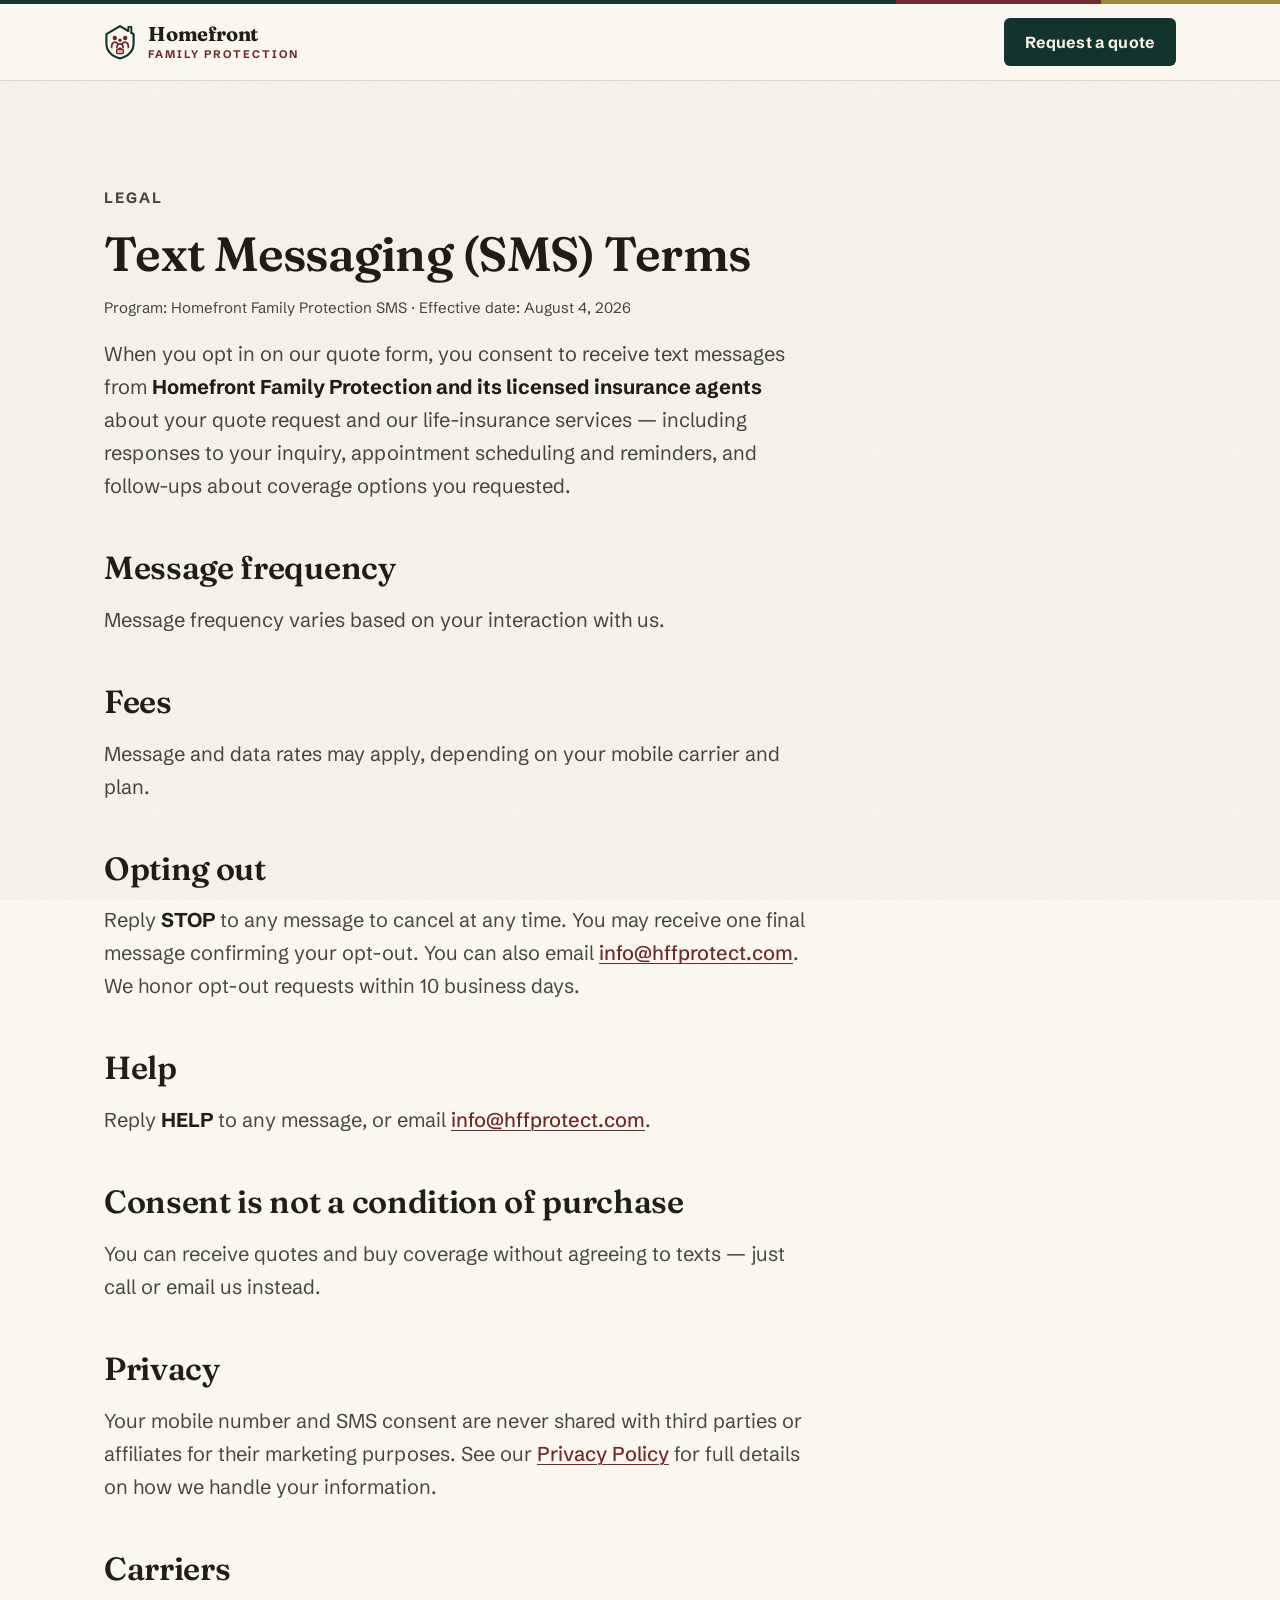
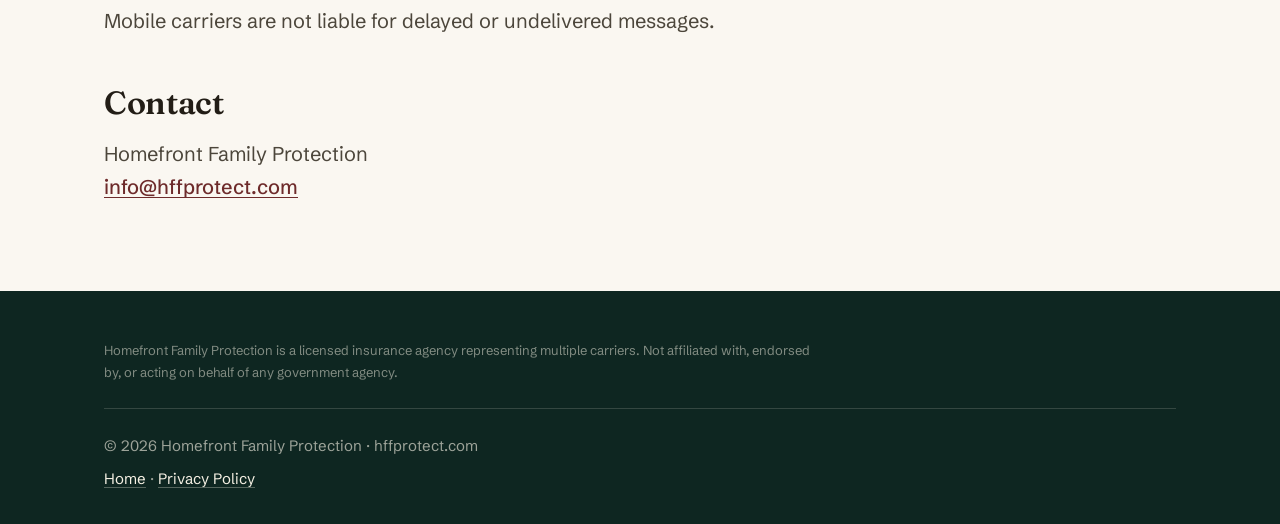
==== commit 733c4c4b: "Update watermark + sms-terms marks to family logo" ====
--- a/sms-terms.html
+++ b/sms-terms.html
@@ -22,7 +22,7 @@
         <svg class="brand__mark" viewBox="0 0 40 44" fill="none" aria-hidden="true">
           <path d="M20 2.6 L30.4 8.7 M34.2 10.9 L37 12.6 V24 C37 33.6 30 40.2 20 43 C10 40.2 3 33.6 3 24 V12.6 L20 2.6" stroke="var(--forest)" stroke-width="2.7" stroke-linejoin="round" stroke-linecap="round"/>
           <path d="M30.4 8.7 V3.6 H34.2 V10.9" stroke="var(--forest)" stroke-width="2.4" stroke-linejoin="round" stroke-linecap="round"/>
-          <path d="M12 20.5 H28.5 M12 26.2 H16.5 L18 23.9 L19.6 28 L21.2 26.2 H24.5 M12 31.9 H20.5" stroke="var(--oxblood)" stroke-width="2.3" stroke-linecap="round"/>
+          <circle cx="13.5" cy="17.4" r="2.8" fill="var(--oxblood)"/><circle cx="26.5" cy="17.4" r="2.8" fill="var(--oxblood)"/><circle cx="20" cy="20.3" r="2.1" fill="var(--oxblood)"/><path d="M9.5 29.3 C9.5 24.8 11.4 22.6 13.8 22.6 C15.6 22.6 16.8 23.8 17.5 25.7 M30.5 29.3 C30.5 24.8 28.6 22.6 26.2 22.6 C24.4 22.6 23.2 23.8 22.5 25.7 M16.1 29.6 C16.1 26.4 17.7 24.8 20 24.8 C22.3 24.8 23.9 26.4 23.9 29.6" stroke="var(--oxblood)" stroke-width="2.3" stroke-linecap="round"/><path d="M18.4 31.8 V31.2 C18.4 30.6 18.9 30.2 19.5 30.2 H20.5 C21.1 30.2 21.6 30.6 21.6 31.2 V31.8" stroke="var(--oxblood)" stroke-width="1.84" stroke-linecap="round"/><rect x="15.9" y="31.8" width="8.2" height="5.2" rx="1.2" stroke="var(--oxblood)" stroke-width="1.95"/><circle cx="20" cy="34.4" r="0.8" fill="var(--oxblood)"/>
         </svg>
         <span class="brand__text">
           <span class="brand__name">Homefront</span>
